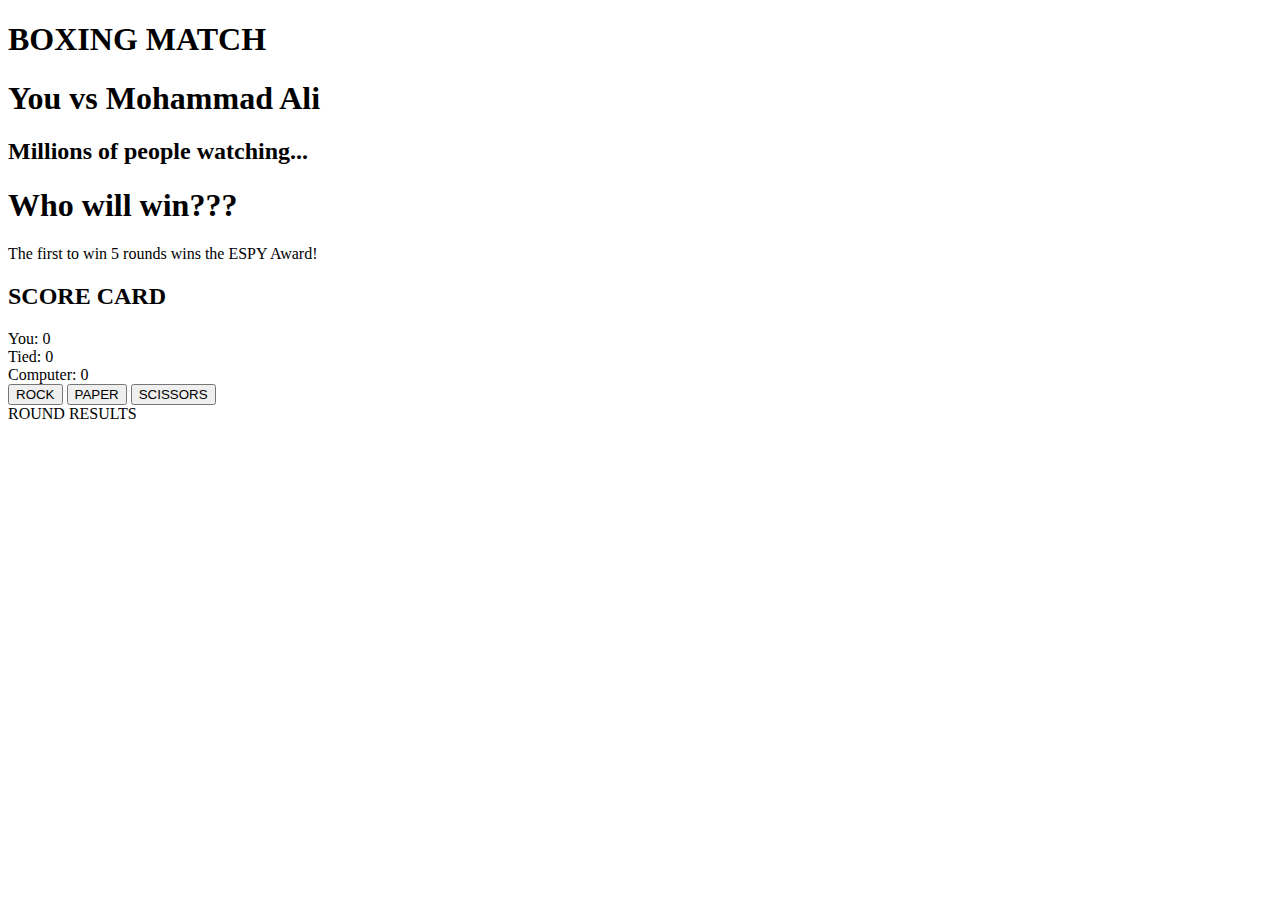
==== index.html @ 0b0112d0 "Infinite game play working" ====
<!DOCTYPE html>
<html lang="en">
<head>
    <meta charset="UTF-8">
    <meta http-equiv="X-UA-Compatible" content="IE=edge">
    <meta name="viewport" content="width=device-width, initial-scale=1.0">
    <title>Document</title>
    <script defer src="myScript.js"></script>
</head>
<body>
    <div class="header">
        <h1>BOXING MATCH</h1>
        <h1>You vs Mohammad Ali</h1>
        <h2>Millions of people watching...</h2>
        <h1>Who will win???</h1>
        <p>The first to win 5 rounds wins the ESPY Award!</p>
    </div>
    <div class="scorecard">
        <h2>SCORE CARD</h2>
        <div class="you">You: 0</div>
        <div class="ties">Tied: 0</div>
        <div class="computer">Computer: 0</div>
    </div>  
    <div id="choices">
        <button id="Rock">ROCK</button>
        <button id="Paper">PAPER</button>
        <button id="Scissors">SCISSORS</button>
    </div>
    <div id="round">
        ROUND RESULTS
    </div>

</body>
</html>
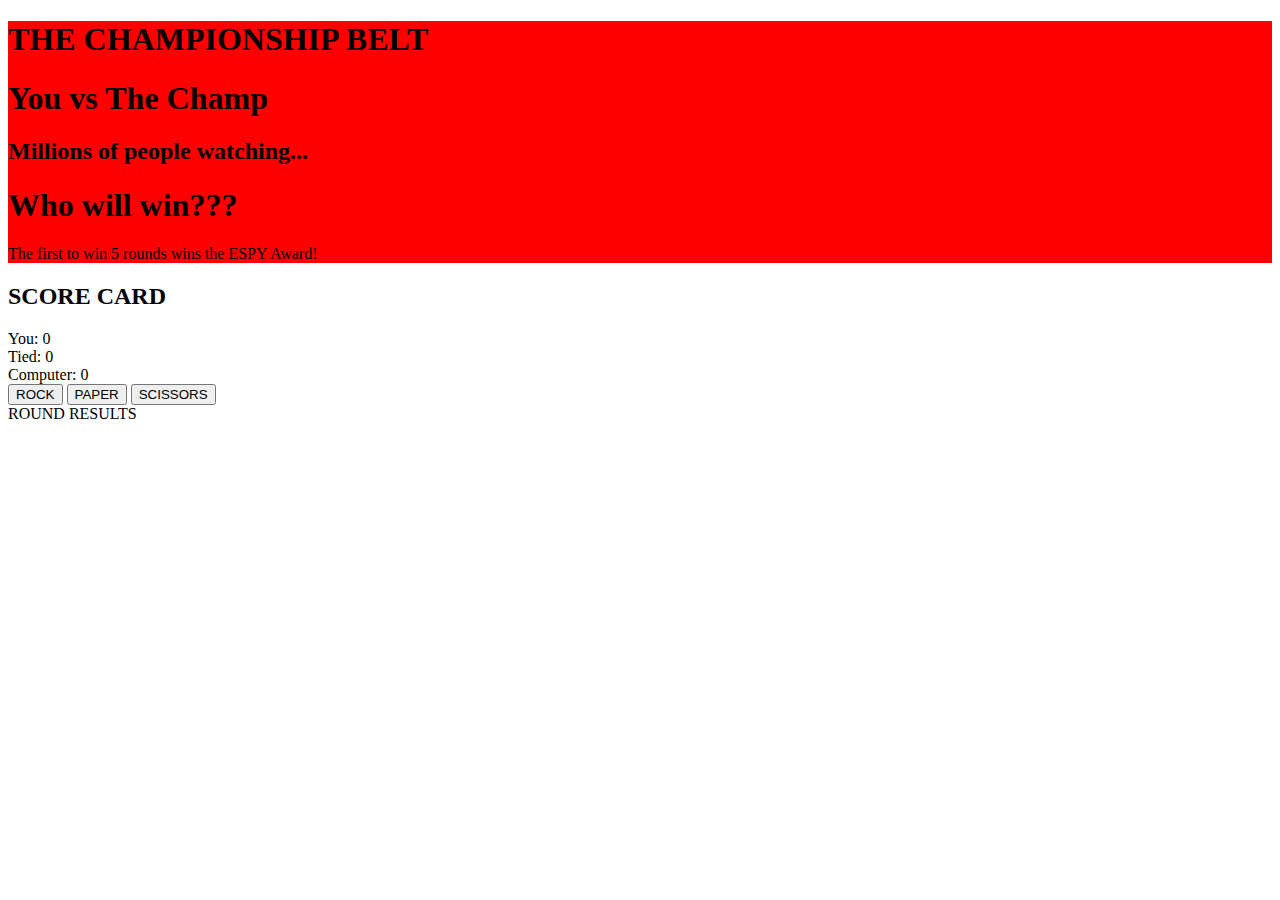
==== commit 3cf61026: "removed all references to Muhammad Ali for copyright reasons. Replaced with the CHAMP" ====
--- a/index.html
+++ b/index.html
@@ -5,12 +5,13 @@
     <meta http-equiv="X-UA-Compatible" content="IE=edge">
     <meta name="viewport" content="width=device-width, initial-scale=1.0">
     <title>Document</title>
+    <link rel="stylesheet" type="text/css" href="styles.css" />
     <script defer src="myScript.js"></script>
 </head>
 <body>
     <div class="header">
-        <h1>BOXING MATCH</h1>
-        <h1>You vs Mohammad Ali</h1>
+        <h1>THE CHAMPIONSHIP BELT</h1>
+        <h1>You vs The Champ</h1>
         <h2>Millions of people watching...</h2>
         <h1>Who will win???</h1>
         <p>The first to win 5 rounds wins the ESPY Award!</p>
--- a/styles.css
+++ b/styles.css
@@ -0,0 +1,4 @@
+/* stylesheet */
+.header {
+    background-color: red;
+}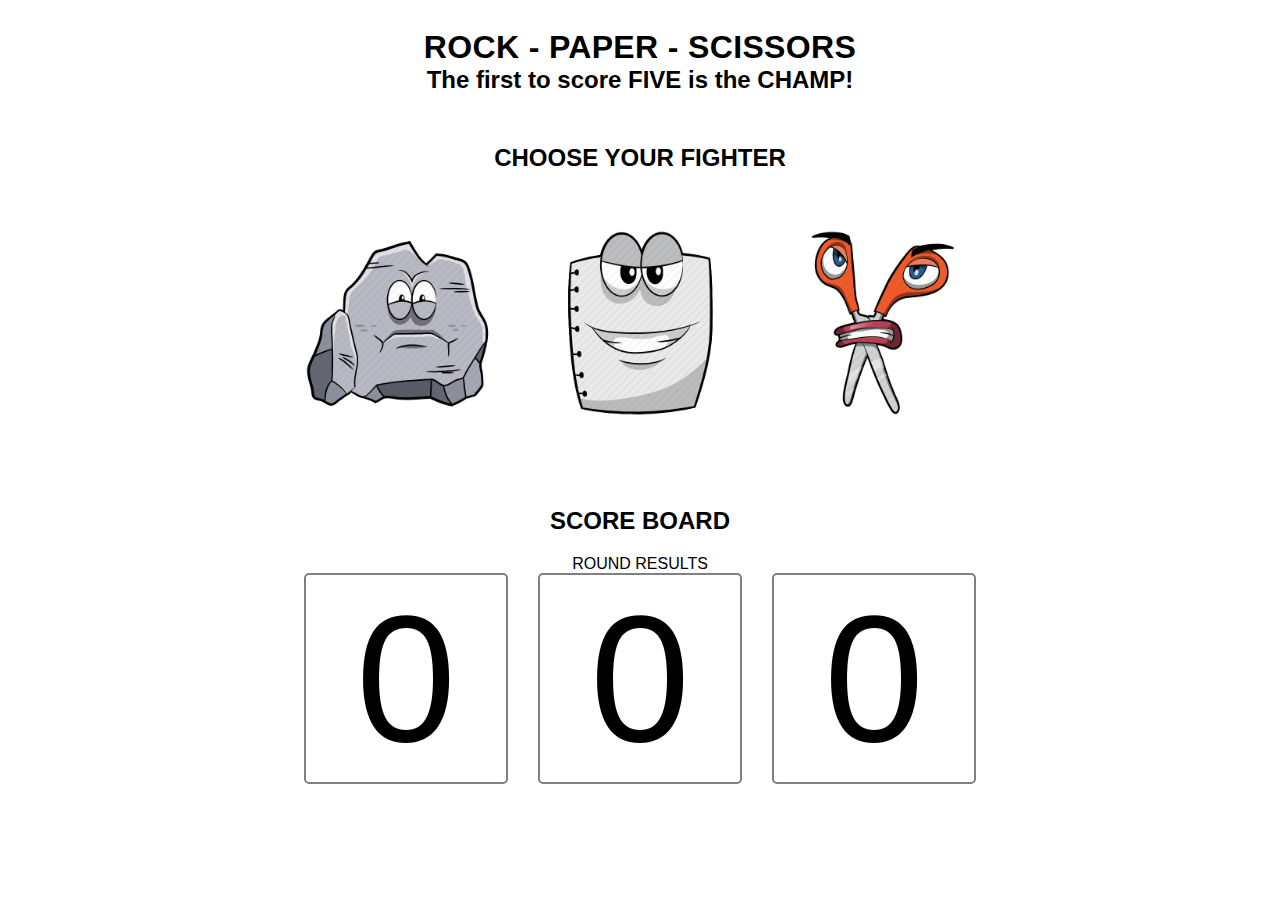
==== commit a389855d: "Made selections zoom in. Changes score board to plates." ====
--- a/index.html
+++ b/index.html
@@ -10,26 +10,28 @@
 </head>
 <body>
     <div class="header">
-        <h1>THE CHAMPIONSHIP BELT</h1>
-        <h1>You vs The Champ</h1>
-        <h2>Millions of people watching...</h2>
-        <h1>Who will win???</h1>
-        <p>The first to win 5 rounds wins the ESPY Award!</p>
+        <h1>ROCK - PAPER - SCISSORS</h1>
+        <h2>The first to score FIVE is the CHAMP!</h2>
     </div>
-    <div class="scorecard">
-        <h2>SCORE CARD</h2>
-        <div class="you">You: 0</div>
-        <div class="ties">Tied: 0</div>
-        <div class="computer">Computer: 0</div>
+    <div id="fighters">
+        <h2>CHOOSE YOUR FIGHTER</h2>
+        <div class="choice">
+            <button id="Rock"><img src="images/rock.png" alt="rock"></button>
+            <button id="Paper"><img src="images/paper.png" alt="paper"></button>
+            <button id="Scissors"><img src="images/scissors.png" alt="scissors"></button>
+        </div>
+    </div>
+    <div class="scoreboard">
+        <h2>SCORE BOARD</h2>
+        <div id="round">
+            ROUND RESULTS
+        </div>
+        <div class="scores">
+            <div class="you">0</div>
+            <div class="ties">0</div>
+            <div class="computer">0</div>
+        </div>
     </div>  
-    <div id="choices">
-        <button id="Rock">ROCK</button>
-        <button id="Paper">PAPER</button>
-        <button id="Scissors">SCISSORS</button>
-    </div>
-    <div id="round">
-        ROUND RESULTS
-    </div>
 
 </body>
 </html>--- a/styles.css
+++ b/styles.css
@@ -1,4 +1,59 @@
 /* stylesheet */
-.header {
-    background-color: red;
+body {
+    display: flex;
+    flex-direction: column;
+    justify-content: center;
+    align-items: center;
+    font-family: Arial, Helvetica, sans-serif;
+    text-align: center;
+    gap: 10px;
+}
+
+h1 {
+    margin-bottom: -20px;
+    letter-spacing: .35px;
+}
+
+button {
+    background-color: transparent;
+    border: none;
+ }
+
+img {
+    width: 200px;
+    height: auto;
+}
+
+.scores {
+    display: flex;
+    justify-content: space-between;
+    gap: 30px;
+}
+
+.you,
+.ties,
+.computer {
+    width: 200px;
+    height: auto;
+    border-style: solid;
+    border-width: 2px;
+    border-radius: 5px;
+    border-color: gray;
+    font-size: 180px;
+}
+
+button img {
+	transform: scale(1);
+	transition: .3s ease-in-out;
+}
+button:hover img {
+	transform: scale(1.3);
+}
+
+.choice {
+    display: flex;
+    justify-content: space-between;
+    gap: 30px;
+    margin-top: 50px;
+    margin-bottom: 50px;
 }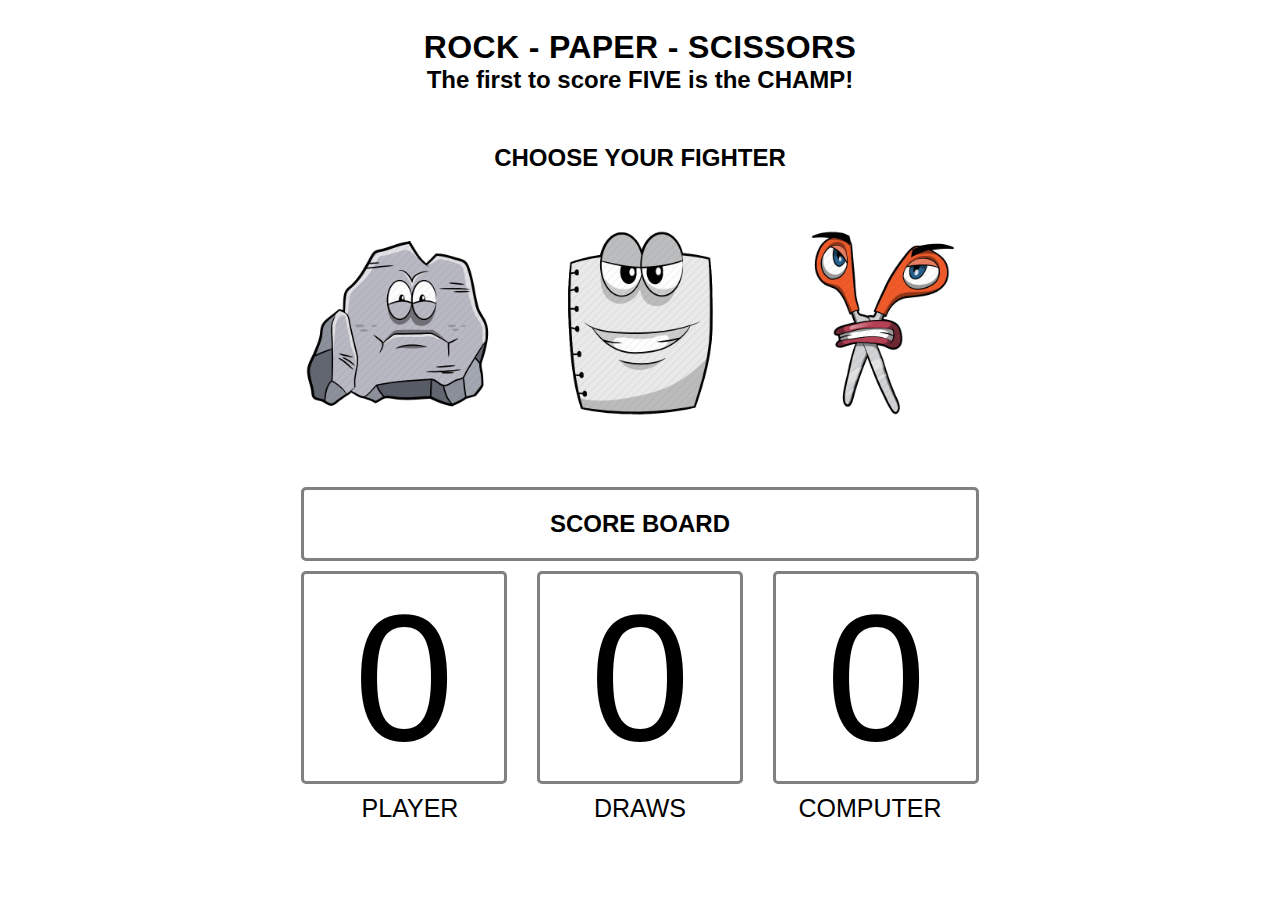
==== commit 7db8c6a6: "Score Board highlights green with winner (or tie) and winOrLose shows in score board title" ====
--- a/index.html
+++ b/index.html
@@ -4,7 +4,7 @@
     <meta charset="UTF-8">
     <meta http-equiv="X-UA-Compatible" content="IE=edge">
     <meta name="viewport" content="width=device-width, initial-scale=1.0">
-    <title>Document</title>
+    <title>ROCK - PAPER - SCISSORS</title>
     <link rel="stylesheet" type="text/css" href="styles.css" />
     <script defer src="myScript.js"></script>
 </head>
@@ -13,9 +13,10 @@
         <h1>ROCK - PAPER - SCISSORS</h1>
         <h2>The first to score FIVE is the CHAMP!</h2>
     </div>
-    <div id="fighters">
+    <div class="fighters">
         <h2>CHOOSE YOUR FIGHTER</h2>
         <div class="choice">
+            <!-- Used ID to avoid uppercase/lowercase issues -->
             <button id="Rock"><img src="images/rock.png" alt="rock"></button>
             <button id="Paper"><img src="images/paper.png" alt="paper"></button>
             <button id="Scissors"><img src="images/scissors.png" alt="scissors"></button>
@@ -23,15 +24,18 @@
     </div>
     <div class="scoreboard">
         <h2>SCORE BOARD</h2>
-        <div id="round">
-            ROUND RESULTS
-        </div>
-        <div class="scores">
-            <div class="you">0</div>
-            <div class="ties">0</div>
-            <div class="computer">0</div>
-        </div>
-    </div>  
+    </div>
+    <div class="slates">
+         <div class="you">0</div>
+        <div class="ties">0</div>
+        <div class="computer">0</div>
+    </div>
+    <div class="labels">
+        <div>PLAYER</div>
+        <div>DRAWS</div>
+        <div>COMPUTER</div>
+    </div>
+    <div class="newgame"></div>
 
 </body>
 </html>--- a/styles.css
+++ b/styles.css
@@ -24,10 +24,17 @@
     height: auto;
 }
 
-.scores {
+.slates,
+.labels {
     display: flex;
     justify-content: space-between;
     gap: 30px;
+}
+
+.labels div{
+    width: 200px;
+    height: auto;
+    font-size: 25px;
 }
 
 .you,
@@ -36,9 +43,11 @@
     width: 200px;
     height: auto;
     border-style: solid;
-    border-width: 2px;
+    border-width: 3px;
     border-radius: 5px;
     border-color: gray;
+    background-size: 200px;
+    color: black;
     font-size: 180px;
 }
 
@@ -46,6 +55,7 @@
 	transform: scale(1);
 	transition: .3s ease-in-out;
 }
+
 button:hover img {
 	transform: scale(1.3);
 }
@@ -56,4 +66,15 @@
     gap: 30px;
     margin-top: 50px;
     margin-bottom: 50px;
+}
+
+.scoreboard {
+    width: 672px;
+    height: auto;
+    border-style: solid;
+    border-width: 3px;
+    border-radius: 5px;
+    border-color: gray;
+    background-size: 200px;
+    color: black;
 }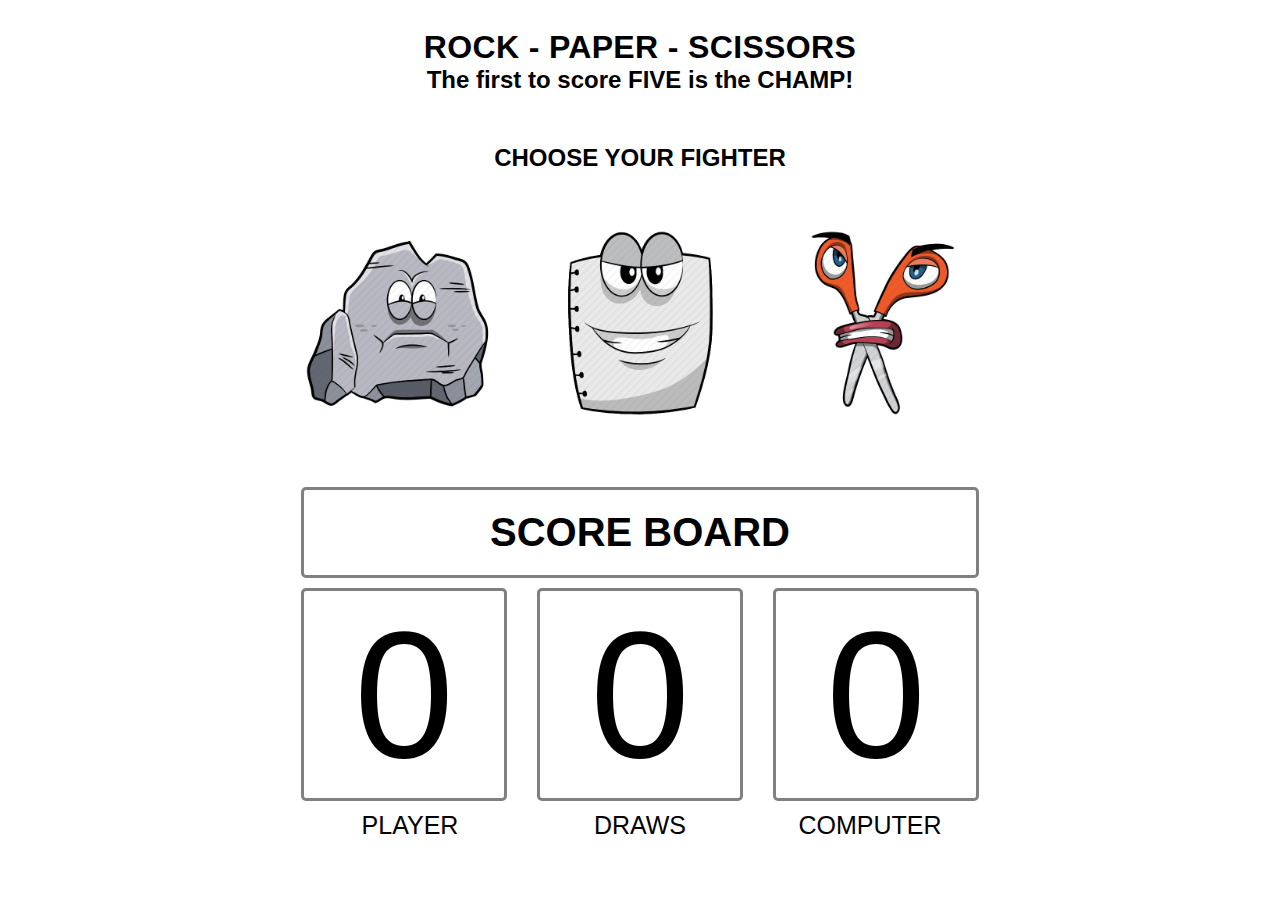
==== commit c56ced79: "Score Board changes to add green, orange and maroon to signify winner." ====
--- a/index.html
+++ b/index.html
@@ -22,9 +22,7 @@
             <button id="Scissors"><img src="images/scissors.png" alt="scissors"></button>
         </div>
     </div>
-    <div class="scoreboard">
-        <h2>SCORE BOARD</h2>
-    </div>
+    <div class="scoreboard">SCORE BOARD</div>
     <div class="slates">
          <div class="you">0</div>
         <div class="ties">0</div>
--- a/styles.css
+++ b/styles.css
@@ -69,12 +69,14 @@
 }
 
 .scoreboard {
-    width: 672px;
+    width: 632px;
     height: auto;
     border-style: solid;
     border-width: 3px;
     border-radius: 5px;
     border-color: gray;
-    background-size: 200px;
+    padding: 20px;
     color: black;
+    font-size: 40px;
+    font-weight: bold;
 }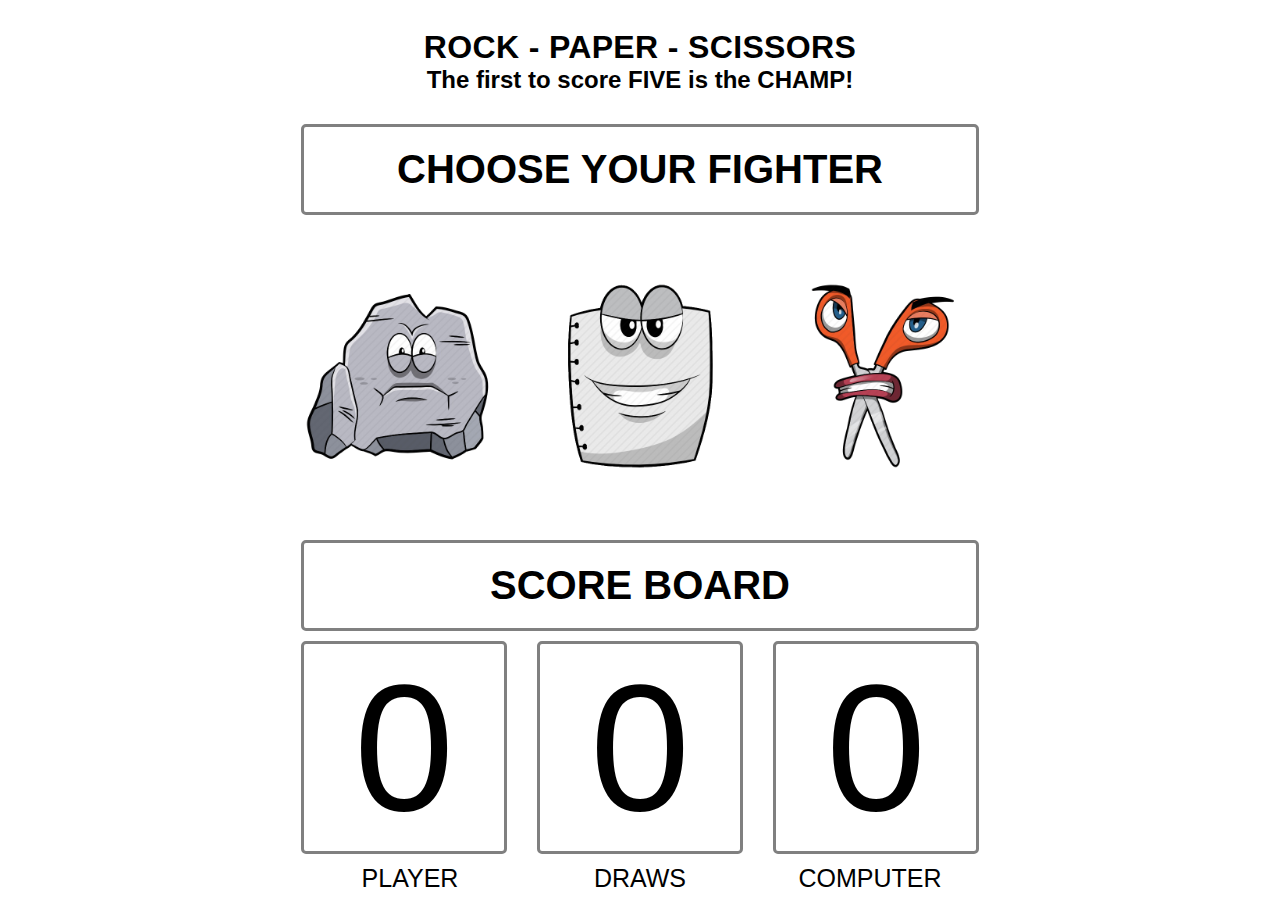
==== commit bc036814: "Using 'CHOOSE YOUR FIGHTER' as a 'play again' button" ====
--- a/index.html
+++ b/index.html
@@ -13,8 +13,7 @@
         <h1>ROCK - PAPER - SCISSORS</h1>
         <h2>The first to score FIVE is the CHAMP!</h2>
     </div>
-    <div class="fighters">
-        <h2>CHOOSE YOUR FIGHTER</h2>
+    <div class="fighters">CHOOSE YOUR FIGHTER</div>
         <div class="choice">
             <!-- Used ID to avoid uppercase/lowercase issues -->
             <button id="Rock"><img src="images/rock.png" alt="rock"></button>
--- a/styles.css
+++ b/styles.css
@@ -68,6 +68,7 @@
     margin-bottom: 50px;
 }
 
+.fighters,
 .scoreboard {
     width: 632px;
     height: auto;
